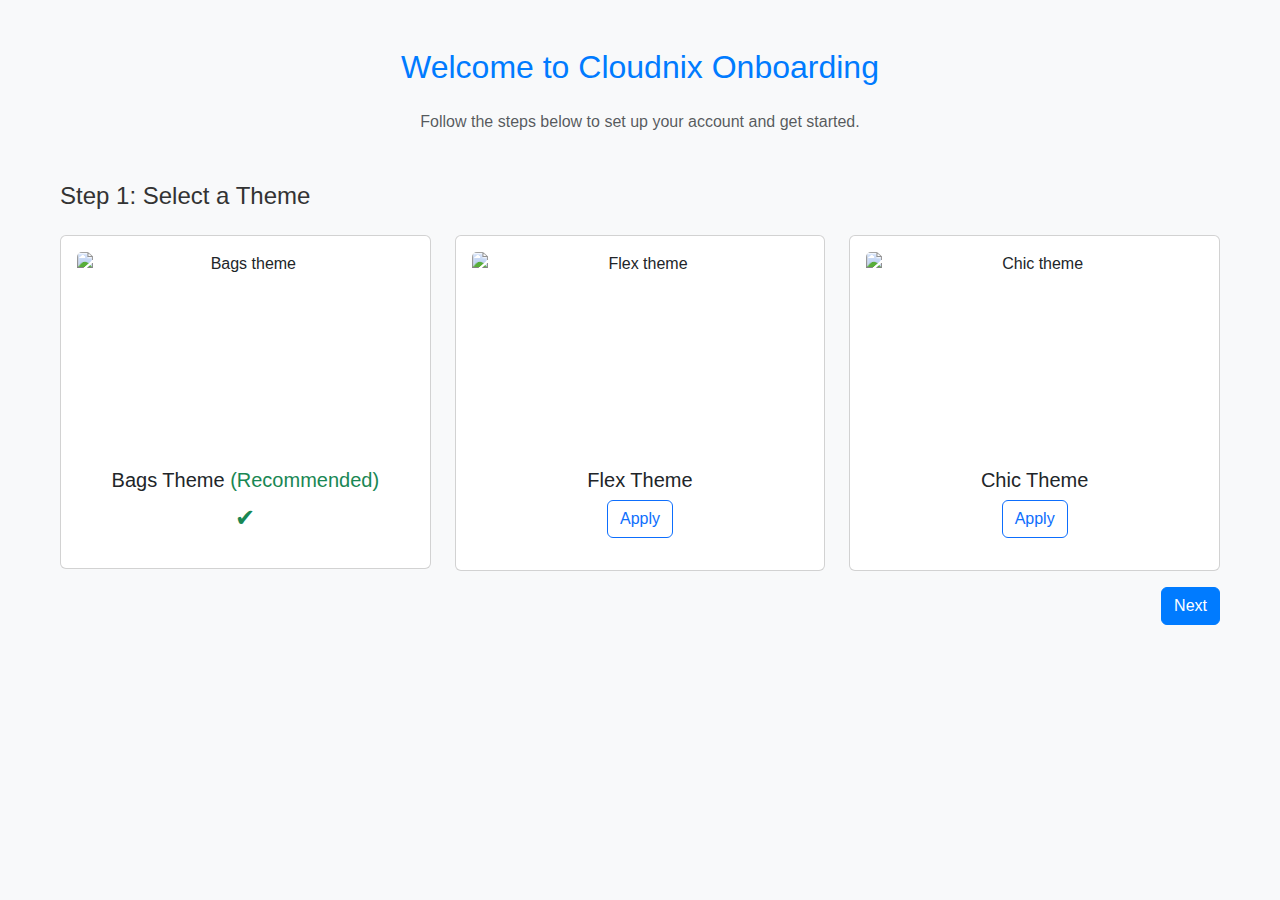
==== index.html @ ba977ecd "assignment added" ====
<!DOCTYPE html>
<html lang="en">
<head>
  <meta charset="UTF-8">
  <meta name="viewport" content="width=device-width, initial-scale=1.0">
  <title>Cloudnix Onboarding Wizard</title>
  <meta name="description" content="A clean and responsive onboarding wizard for Cloudnix.">
  <meta name="theme-color" content="#007bff">
  <link href="https://cdn.jsdelivr.net/npm/bootstrap@5.3.0/dist/css/bootstrap.min.css" rel="stylesheet">
  <link rel="stylesheet" href="style.css">
</head>
<body>
  <div class="container py-5">
    <h2 class="text-center mb-4">Welcome to Cloudnix Onboarding</h2>
    <p class="text-center text-muted mb-5">Follow the steps below to set up your account and get started.</p>

    <div id="step-1" class="step-section active">
      <h4 class="mb-4">Step 1: Select a Theme</h4>
      <div class="row">
        <div class="col-md-4 mb-3">
          <div class="card theme-card p-3 text-center selected" data-theme="Bags theme">
            <img src="" class="card-img-top" alt="Bags theme" width="300" height="200" loading="lazy">
            <div class="card-body">
              <h5 class="card-title">Bags Theme <span class="text-success">(Recommended)</span></h5>
              <button class="btn btn-outline-primary apply-button hidden-element">Apply</button>
              <div class="text-success fs-4 checkmark-icon">✔</div>
            </div>
          </div>
        </div>
        <div class="col-md-4 mb-3">
          <div class="card theme-card p-3 text-center" data-theme="Flex theme">
            <img src="" class="card-img-top" alt="Flex theme" width="300" height="200" loading="lazy">
            <div class="card-body">
              <h5 class="card-title">Flex Theme</h5>
              <button class="btn btn-outline-primary apply-button">Apply</button>
              <div class="text-success fs-4 checkmark-icon hidden-element">✔</div>
            </div>
          </div>
        </div>
        <div class="col-md-4 mb-3">
          <div class="card theme-card p-3 text-center" data-theme="Chic theme">
            <img src="" class="card-img-top" alt="Chic theme" width="300" height="200" loading="lazy">
            <div class="card-body">
              <h5 class="card-title">Chic Theme</h5>
              <button class="btn btn-outline-primary apply-button">Apply</button>
              <div class="text-success fs-4 checkmark-icon hidden-element">✔</div>
            </div>
          </div>
        </div>
      </div>
    </div>

    <div class="text-end">
      <button class="btn btn-primary" id="next-button" onclick="window.location.href='add_product.html'">Next</button>
    </div>
  </div>

  <script src="https://code.jquery.com/jquery-3.7.0.min.js"></script>
  <script src="script.js"></script>
</body>
</html>
---- style.css ----
body {
  background: #f8f9fa;
  font-family: 'Arial', sans-serif;
  color: #333;
}

h2 {
  color: #007bff; /* Primary color: Blue */
}

.wizard-step {
  display: none; /* Hide all steps by default */
}

.wizard-step.active {
  display: block; /* Show the active step */
}

.theme-option {
  cursor: pointer;
  border: 2px solid transparent;
  transition: border 0.3s;
  border-radius: 8px;
  box-shadow: 0 4px 6px rgba(0, 0, 0, 0.1);
}

.theme-option.selected {
  border-color: #007bff; /* Primary color: Blue */
}

.scrollable-container {
  max-height: 300px;
  overflow-y: auto;
  padding: 10px;
  border: 1px solid #ddd;
  border-radius: 8px;
  background: #fff;
}

.btn-primary {
  background-color: #007bff; /* Primary color: Blue */
  border-color: #007bff;
}

.btn-primary:hover {
  background-color: #0056b3;
  border-color: #0056b3;
}

.container {
  max-width: 1200px;
  margin: 0 auto;
  padding: 20px;
}

.numeric-input::-webkit-inner-spin-button,
.numeric-input::-webkit-outer-spin-button {
  -webkit-appearance: none;
  margin: 0;
}

.numeric-input {
  -moz-appearance: textfield; /* For Firefox */
}

.hidden-element {
  display: none; /* Hides the element */
}

@media (max-width: 768px) {
  .theme-option {
    margin-bottom: 20px;
  }
}
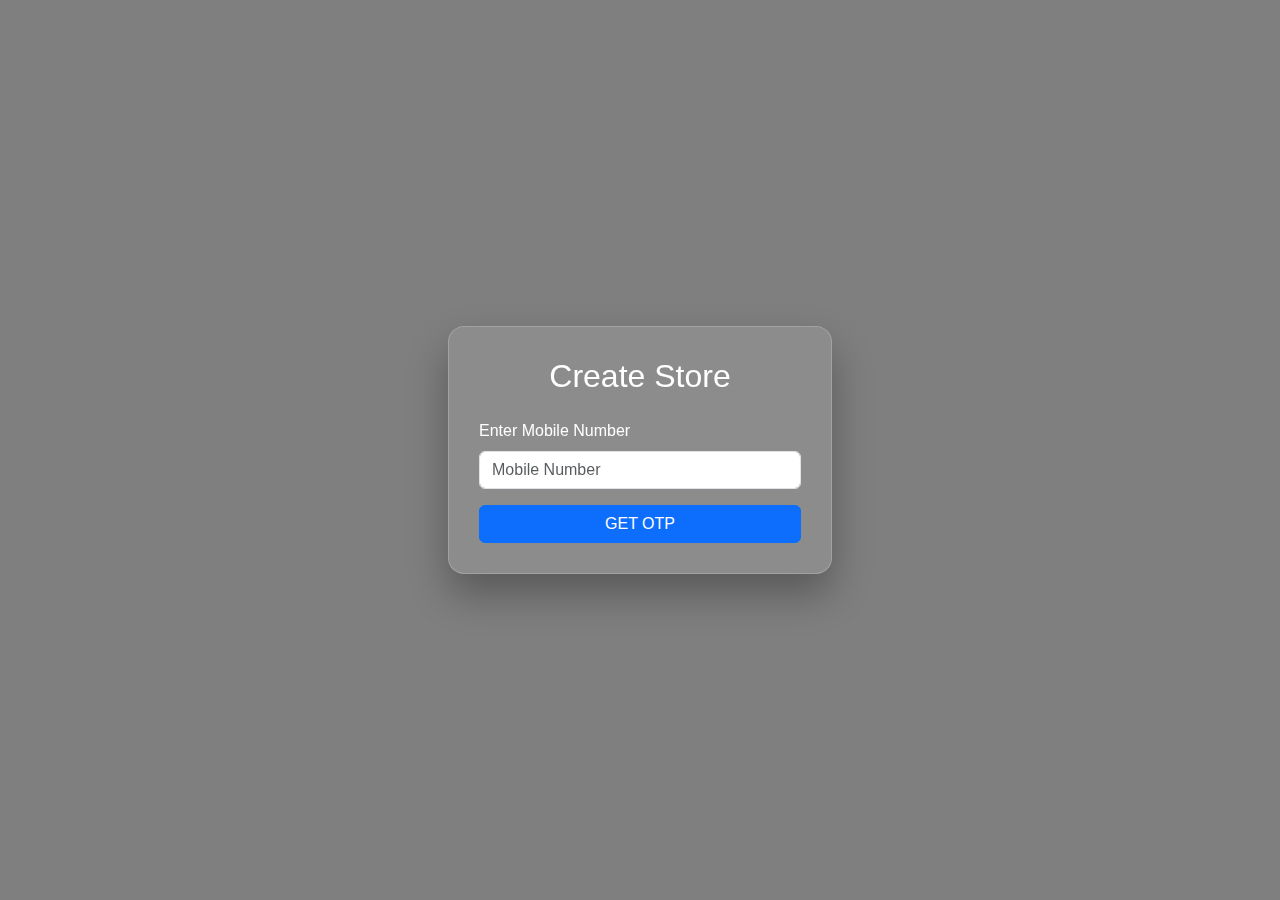
==== commit e6cbce5e: "assignment added" ====
--- a/index.html
+++ b/index.html
@@ -1,62 +1,302 @@
 <!DOCTYPE html>
 <html lang="en">
-<head>
-  <meta charset="UTF-8">
-  <meta name="viewport" content="width=device-width, initial-scale=1.0">
-  <title>Cloudnix Onboarding Wizard</title>
-  <meta name="description" content="A clean and responsive onboarding wizard for Cloudnix.">
-  <meta name="theme-color" content="#007bff">
-  <link href="https://cdn.jsdelivr.net/npm/bootstrap@5.3.0/dist/css/bootstrap.min.css" rel="stylesheet">
-  <link rel="stylesheet" href="style.css">
-</head>
-<body>
-  <div class="container py-5">
-    <h2 class="text-center mb-4">Welcome to Cloudnix Onboarding</h2>
-    <p class="text-center text-muted mb-5">Follow the steps below to set up your account and get started.</p>
-
-    <div id="step-1" class="step-section active">
-      <h4 class="mb-4">Step 1: Select a Theme</h4>
-      <div class="row">
-        <div class="col-md-4 mb-3">
-          <div class="card theme-card p-3 text-center selected" data-theme="Bags theme">
-            <img src="" class="card-img-top" alt="Bags theme" width="300" height="200" loading="lazy">
-            <div class="card-body">
-              <h5 class="card-title">Bags Theme <span class="text-success">(Recommended)</span></h5>
-              <button class="btn btn-outline-primary apply-button hidden-element">Apply</button>
-              <div class="text-success fs-4 checkmark-icon">✔</div>
-            </div>
-          </div>
-        </div>
-        <div class="col-md-4 mb-3">
-          <div class="card theme-card p-3 text-center" data-theme="Flex theme">
-            <img src="" class="card-img-top" alt="Flex theme" width="300" height="200" loading="lazy">
-            <div class="card-body">
-              <h5 class="card-title">Flex Theme</h5>
-              <button class="btn btn-outline-primary apply-button">Apply</button>
-              <div class="text-success fs-4 checkmark-icon hidden-element">✔</div>
-            </div>
-          </div>
-        </div>
-        <div class="col-md-4 mb-3">
-          <div class="card theme-card p-3 text-center" data-theme="Chic theme">
-            <img src="" class="card-img-top" alt="Chic theme" width="300" height="200" loading="lazy">
-            <div class="card-body">
-              <h5 class="card-title">Chic Theme</h5>
-              <button class="btn btn-outline-primary apply-button">Apply</button>
-              <div class="text-success fs-4 checkmark-icon hidden-element">✔</div>
-            </div>
+  <head>
+    <meta charset="UTF-8" />
+    <title>Create Store - OTP Form</title>
+    <meta name="viewport" content="width=device-width, initial-scale=1" />
+    <link
+      href="https://cdn.jsdelivr.net/npm/bootstrap@5.3.0/dist/css/bootstrap.min.css"
+      rel="stylesheet"
+    />
+    <style>
+      body {
+        background: linear-gradient(rgba(0, 0, 0, 0.5), rgba(0, 0, 0, 0.5)),
+          url("https://cdn.pixabay.com/photo/2023/07/04/07/25/self-consciousness-8105584_1280.jpg")
+            center/cover no-repeat fixed;
+        min-height: 100vh;
+        margin: 0;
+        display: flex;
+        flex-direction: column;
+        align-items: center;
+        justify-content: center;
+        font-family: "Segoe UI", Tahoma, Geneva, Verdana, sans-serif;
+      }
+
+      .card-style {
+        width: 30%;
+        max-width: 1200px;
+        background: rgba(255, 255, 255, 0.1);
+        backdrop-filter: blur(16px);
+        border: 1px solid rgba(255, 255, 255, 0.2);
+        border-radius: 16px;
+        box-shadow: 0 20px 40px rgba(0, 0, 0, 0.3);
+        padding: 30px;
+        color: #fff;
+        transition: all 0.4s ease;
+      }
+
+      .card-style.theme-wide {
+        width: 100%;
+      }
+
+      .otp-input {
+        font-weight: bold;
+        color: #00ffb3;
+        font-size: 1.6rem;
+      }
+
+      .countdown {
+        font-size: 0.95rem;
+        color: #d0f0ff;
+      }
+
+      .modal-content {
+        border-radius: 1rem;
+        padding: 20px;
+        background-color: rgba(255, 255, 255, 0.95);
+        color: #222;
+      }
+
+      .modal-dialog-centered.modal-sm {
+        max-width: 400px;
+        margin: auto;
+      }
+
+      #successCard,
+      #storeDetailsCard {
+        display: none;
+        background: rgba(255, 255, 255, 0.1);
+        backdrop-filter: blur(16px);
+        border-radius: 16px;
+        box-shadow: 0 20px 40px rgba(0, 0, 0, 0.3);
+        padding: 30px;
+        max-width: 400px;
+        color: #fff;
+        animation: fadeInUp 0.6s ease forwards;
+      }
+
+      @keyframes fadeInUp {
+        from {
+          transform: translateY(40px);
+          opacity: 0;
+        }
+        to {
+          transform: translateY(0);
+          opacity: 1;
+        }
+      }
+
+      .check-icon {
+        font-size: 48px;
+        color: #00ffb3;
+      }
+
+      .form-control-file {
+        display: block;
+        margin-top: 12px;
+      }
+    </style>
+  </head>
+  <body>
+    <div id="inputCard" class="card-style">
+      <h2 class="text-center mb-4">Create Store</h2>
+      <form id="mobileForm">
+        <div class="mb-3">
+          <label for="mobileInput" class="form-label">Enter Mobile Number</label>
+          <input
+            type="text"
+            id="mobileInput"
+            class="form-control"
+            placeholder="Mobile Number"
+            required
+          />
+        </div>
+        <div class="d-grid">
+          <button type="submit" class="btn btn-primary">GET OTP</button>
+        </div>
+      </form>
+    </div>
+
+    <div id="successCard" class="text-center">
+      <div class="check-icon mb-3">✔️</div>
+      <h4>Store Created Successfully</h4>
+      <button
+        class="btn btn-primary mt-3"
+        onclick="document.getElementById('successCard').style.display='none';document.getElementById('themeSelectionCard').style.display='block';"
+      >
+        Continue
+      </button>
+    </div>
+
+    <div class="modal fade" id="otpModal" tabindex="-1" aria-hidden="true">
+      <div class="modal-dialog modal-dialog-centered modal-sm">
+        <div class="modal-content bg-white text-dark">
+          <div class="modal-header border-0">
+            <h5 class="modal-title">Create <strong>Store</strong></h5>
+            <button
+              type="button"
+              class="btn-close"
+              data-bs-dismiss="modal"
+              aria-label="Close"
+              onclick="resetForm()"
+            ></button>
+          </div>
+          <div class="modal-body text-center">
+            <div class="alert alert-primary py-2 small" role="alert">
+              We have sent an OTP to your mobile number. Please enter it to
+              proceed.
+            </div>
+            <label for="otpInput" class="form-label">OTP</label>
+            <input
+              type="text"
+              id="otpInput"
+              class="form-control text-center otp-input mb-2"
+              maxlength="6"
+              placeholder="Enter OTP"
+              autofocus
+            />
+            <div class="d-flex justify-content-between mt-2">
+              <span class="countdown" id="resendText">
+                Resend OTP in <span id="countdown">02:30</span>
+              </span>
+              <a href="#" class="text-decoration-none" onclick="editMobile()">Edit mobile</a>
+            </div>
+            <button id="submitOtpBtn" class="btn btn-info mt-3 w-100">
+              LET'S GO
+            </button>
           </div>
         </div>
       </div>
     </div>
 
-    <div class="text-end">
-      <button class="btn btn-primary" id="next-button" onclick="window.location.href='add_product.html'">Next</button>
+    <div id="themeSelectionCard" class="card-style theme-wide" style="display: none">
+      <h4 class="text-center mb-4">APPLY THEME</h4>
+      <div class="row row-cols-1 row-cols-md-3 g-3">
+        <div class="col">
+          <div class="card theme-card border h-100" onclick="selectTheme('bags')">
+            <img
+              src="https://webcontrive.com/cdn/shop/files/stor_develop_img1.png?v=1688617741&width=526"
+              height="250px"
+              class="card-img-top"
+              alt="Bags Theme"
+            />
+            <div class="card-body text-center">
+              <h5 class="card-title">
+                Bags theme <small class="text-success">(recommended)</small>
+              </h5>
+              <button class="btn btn-outline-success w-100" id="bagsBtn">✔ Selected</button>
+            </div>
+          </div>
+        </div>
+        <div class="col">
+          <div class="card theme-card border h-100" onclick="selectTheme('flex')">
+            <div class="card-body text-center">
+              <h5 class="card-title">Flex theme</h5>
+              <button class="btn btn-outline-primary w-100" id="flexBtn">Apply</button>
+            </div>
+          </div>
+        </div>
+        <div class="col">
+          <div class="card theme-card border h-100" onclick="selectTheme('chic')">
+            <img
+              src="https://webinopoly.com/cdn/shop/articles/Shopify_Custom_Themes_Vs._Template_Themes_396x.jpg?v=1649845694"
+              height="250px"
+              class="card-img-top"
+              alt="Chic Theme"
+            />
+            <div class="card-body text-center">
+              <h5 class="card-title">Chic theme</h5>
+              <button class="btn btn-outline-primary w-100" id="chicBtn">Apply</button>
+            </div>
+          </div>
+        </div>
+      </div>
+      <div class="d-grid mt-4">
+        <button onclick="window.location.href='step.html'" class="btn btn-primary">
+          Next
+        </button>
+      </div>
     </div>
-  </div>
-
-  <script src="https://code.jquery.com/jquery-3.7.0.min.js"></script>
-  <script src="script.js"></script>
-</body>
+
+    <script src="https://cdn.jsdelivr.net/npm/bootstrap@5.3.0/dist/js/bootstrap.bundle.min.js"></script>
+    <script
+      src="https://code.jquery.com/jquery-3.7.1.js"
+      integrity="sha256-eKhayi8LEQwp4NKxN+CfCh+3qOVUtJn3QNZ0TciWLP4="
+      crossorigin="anonymous"
+    ></script>
+    <script>
+      $(document).ready(function () {
+        const otpModalEl = $("#otpModal")[0];
+        const otpModal = new bootstrap.Modal(otpModalEl);
+        let countdownInterval;
+        let generatedOtp = "";
+
+        function generateOtp() {
+          return Math.floor(100000 + Math.random() * 900000);
+        }
+
+        $("#mobileForm").on("submit", function (e) {
+          e.preventDefault();
+          const mobile = $("#mobileInput").val();
+          if ($.trim(mobile) === "") {
+            alert("Please enter a mobile number.");
+            return;
+          }
+
+          generatedOtp = generateOtp();
+          alert("Generated OTP (simulated): " + generatedOtp);
+
+          otpModal.show();
+          setTimeout(() => {
+            $("#otpInput").focus();
+          }, 500);
+
+          let time = 150;
+          clearInterval(countdownInterval);
+          countdownInterval = setInterval(() => {
+            const minutes = String(Math.floor(time / 60)).padStart(2, "0");
+            const seconds = String(time % 60).padStart(2, "0");
+            $("#countdown").text(`${minutes}:${seconds}`);
+            time--;
+            if (time < 0) {
+              clearInterval(countdownInterval);
+              $("#resendText").text("You can resend OTP now");
+            }
+          }, 1000);
+        });
+
+        $("#submitOtpBtn").on("click", function () {
+          const otp = $("#otpInput").val();
+          if (otp.length !== 6) {
+            alert("Please enter a 6-digit OTP.");
+            return;
+          }
+
+          if (otp === generatedOtp.toString()) {
+            otpModal.hide();
+            $("#inputCard").hide();
+            $("#successCard").show();
+          } else {
+            alert("Invalid OTP. Please try again.");
+          }
+        });
+
+        let selectedTheme = "bags";
+
+        window.selectTheme = function (theme) {
+          selectedTheme = theme;
+
+          ["bags", "flex", "chic"].forEach(t => {
+            const btn = $(`#${t}Btn`);
+            btn.attr("class", "btn btn-outline-primary w-100");
+            btn.text("Apply");
+          });
+
+          const selectedBtn = $(`#${theme}Btn`);
+          selectedBtn.attr("class", "btn btn-outline-success w-100");
+          selectedBtn.text("✔ Selected");
+        };
+      });
+    </script>
+  </body>
 </html>
-
